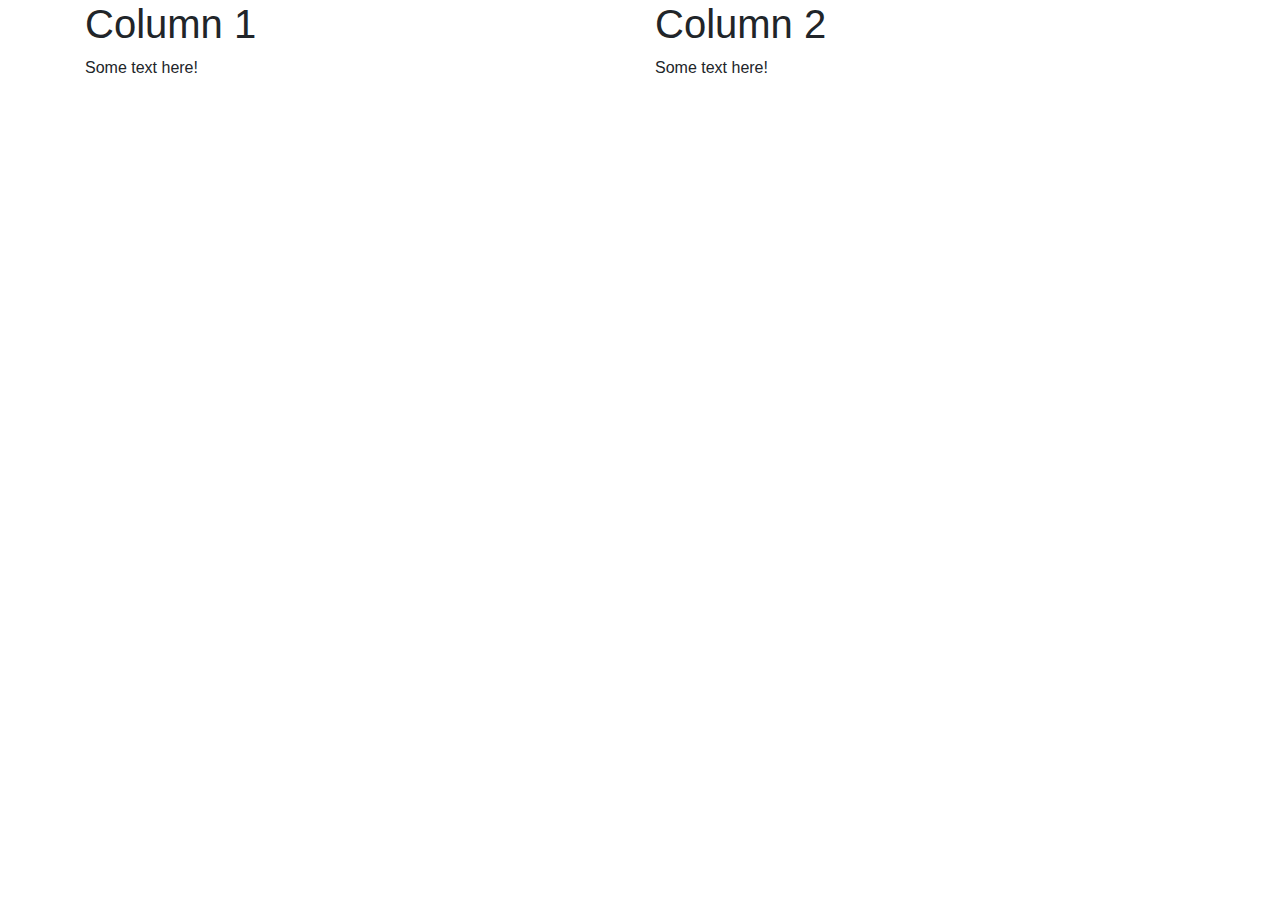
==== bootstrap.html @ 859ecb6e "Adding another HTML file to practice fixing columns." ====
<!DOCTYPE html>
<html lang="en-US">
<head>
  <title>Bootstrap Grid System</title>
  <link href="css/bootstrap.css" rel="stylesheet" type="text/css">
</head>
<body>
  <div class="container">
    <div class="row">
      <div class="col-6">
        <h1>Column 1</h1>
        <p>Some text here!</p>
      </div>
      <div class="col-6">
        <h1>Column 2</h1>
        <p>Some text here!</p>
      </div>
    </div>
  </div>
</body>
</html>
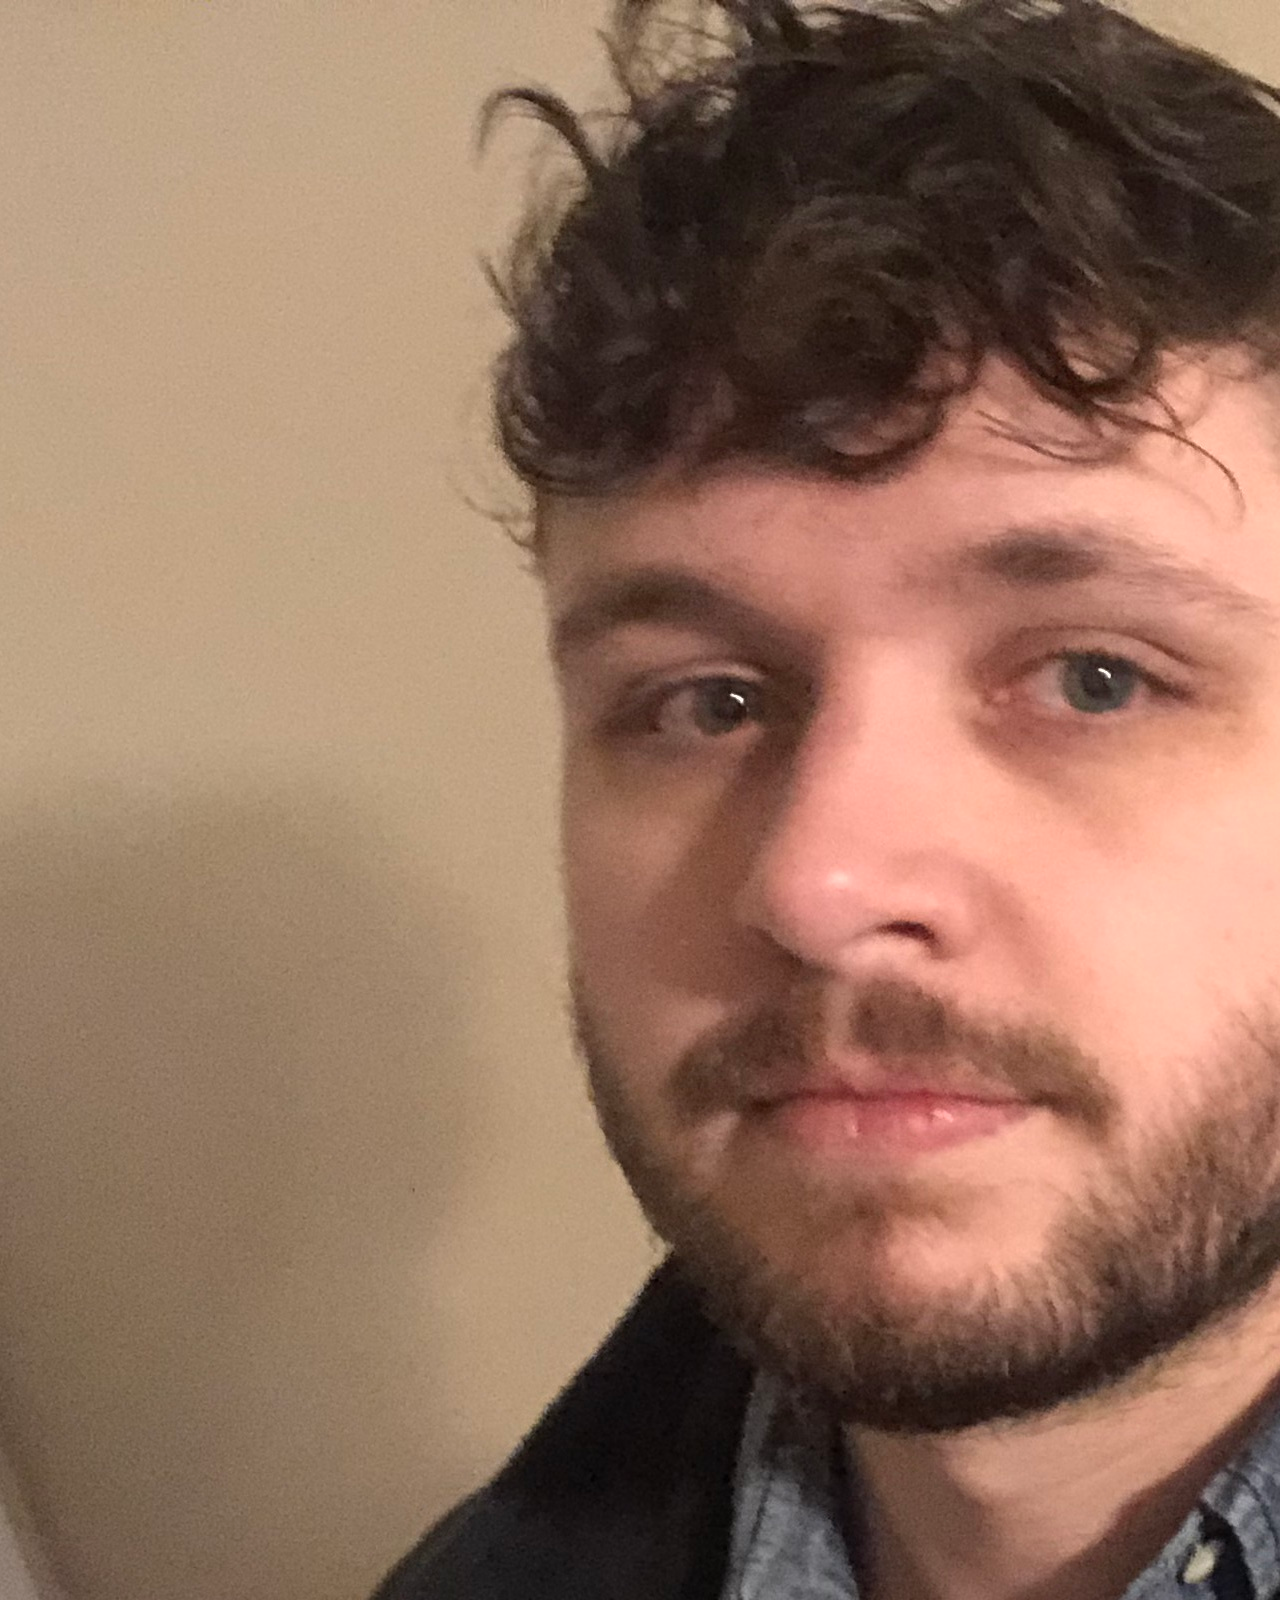
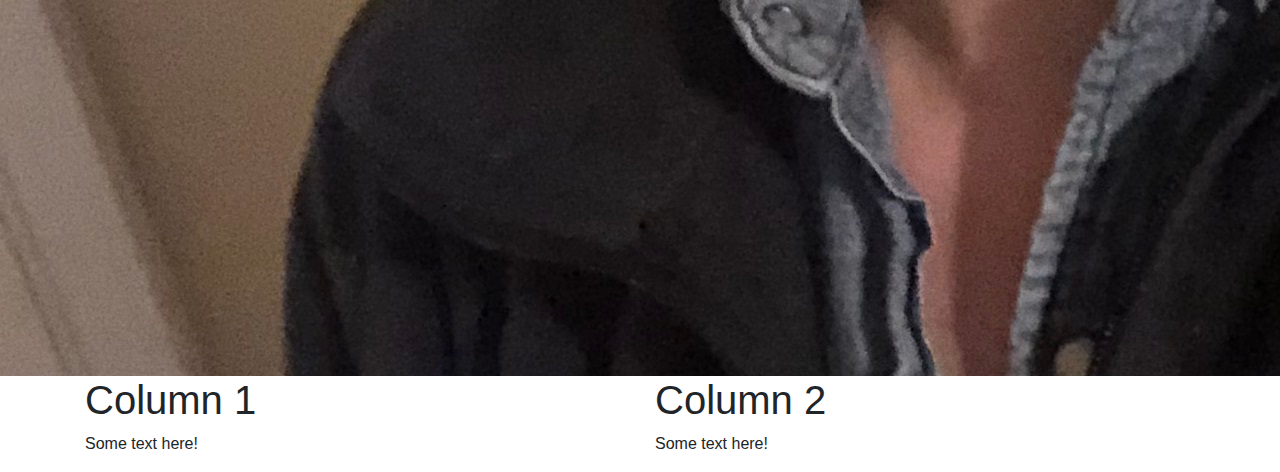
==== commit a9505e83: "Added the code from a previous website to apply the new knowledge I learned today to tackle the prob" ====
--- a/bootstrap.html
+++ b/bootstrap.html
@@ -3,8 +3,10 @@
 <head>
   <title>Bootstrap Grid System</title>
   <link href="css/bootstrap.css" rel="stylesheet" type="text/css">
+  <link href="css/styles.css" rel="stylesheet" type="text/css">
 </head>
 <body>
+    <img class="avatar" src="avatar.jpg" alt="I see ya creepin'" >
   <div class="container">
     <div class="row">
       <div class="col-6">
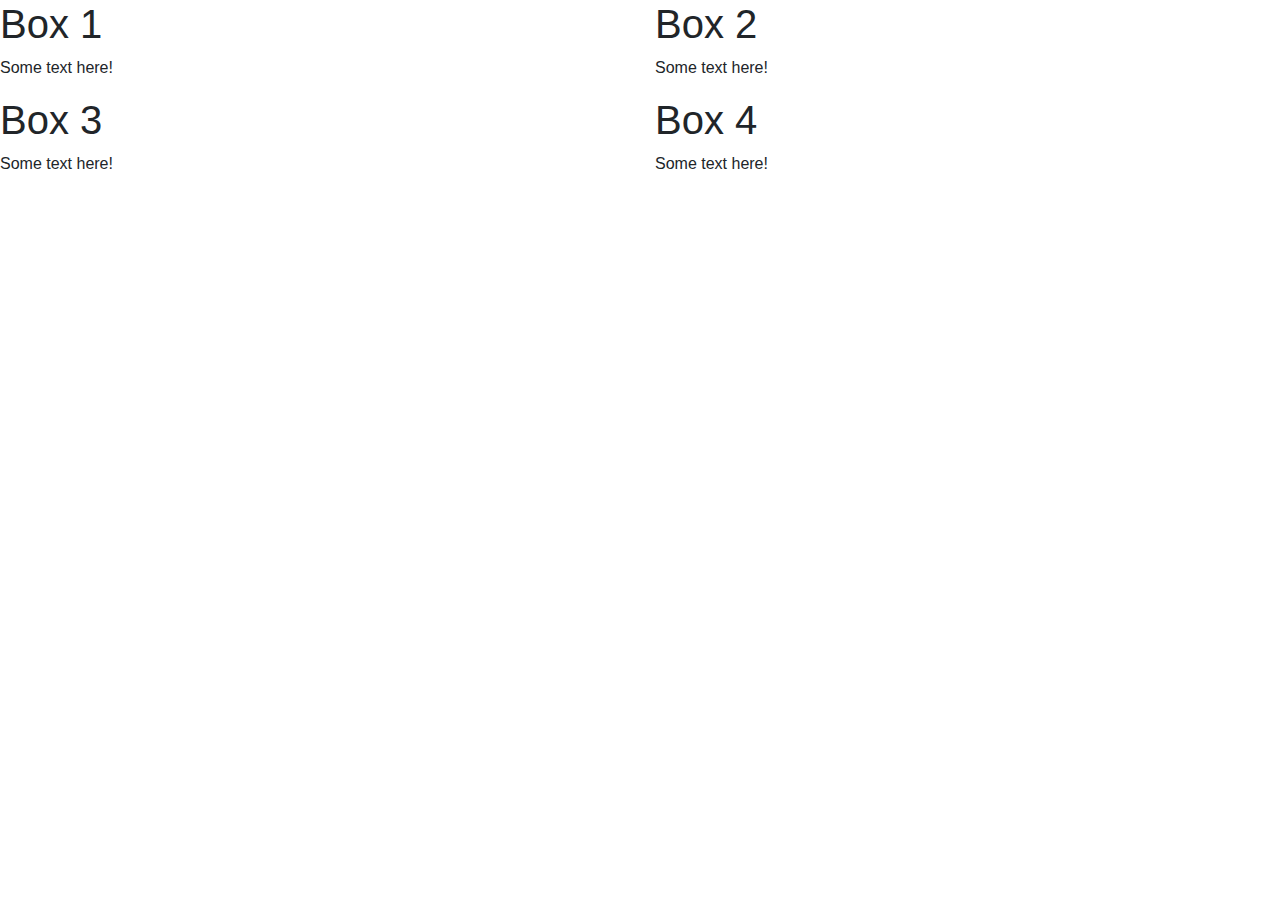
==== commit ba6e3a75: "Removing some files and  CSS code. Also updated bootstrap.html to reflect the Bootstrap Grid system " ====
--- a/bootstrap.html
+++ b/bootstrap.html
@@ -3,21 +3,30 @@
 <head>
   <title>Bootstrap Grid System</title>
   <link href="css/bootstrap.css" rel="stylesheet" type="text/css">
-  <link href="css/styles.css" rel="stylesheet" type="text/css">
+
+ <!-- <link href="css/styles.css" rel="stylesheet" type="text/css">-->
+
 </head>
 <body>
-    <img class="avatar" src="avatar.jpg" alt="I see ya creepin'" >
-  <div class="container">
-    <div class="row">
-      <div class="col-6">
-        <h1>Column 1</h1>
-        <p>Some text here!</p>
-      </div>
-      <div class="col-6">
-        <h1>Column 2</h1>
-        <p>Some text here!</p>
-      </div>
+  <div class="row">
+    <div class="col-6">
+      <h1>Box 1</h1>
+      <p>Some text here!</p>
+    </div>
+    <div class="col-6">
+      <h1>Box 2</h1>
+      <p>Some text here!</p>
     </div>
   </div>
-</body>
-</html>+  <div class="row">
+    <div class="col-6">
+      <h1>Box 3</h1>
+      <p>Some text here!</p>
+    </div>
+    <div class="col-6">
+      <h1>Box 4</h1>
+      <p>Some text here!</p>
+    </div>
+  </div>
+    </body>
+    </html>--- a/css/styles.css
+++ b/css/styles.css
@@ -0,0 +1,34 @@
+p.title {
+  font-size: xx-large;
+  font-weight: bold;
+
+
+}
+
+img.avatar {
+    border-radius: 50%;
+    padding: 10px;
+    background-color: mediumslateblue;
+    float: left;
+    width: 15%;
+    height: 15%;
+    border: 3px solid green;
+    
+  }
+
+div.topbar { 
+    
+    position: bottom;
+    border: 2px solid green;
+    padding: 30px;
+    background-color: rgb(21, 126, 187);
+    display: block;
+    margin: left;
+    margin-top: 20px;
+    margin-bottom: 20px;
+    box-sizing: border-box;
+    height: 50%;
+    width: 75%;
+    margin: 100;
+
+}